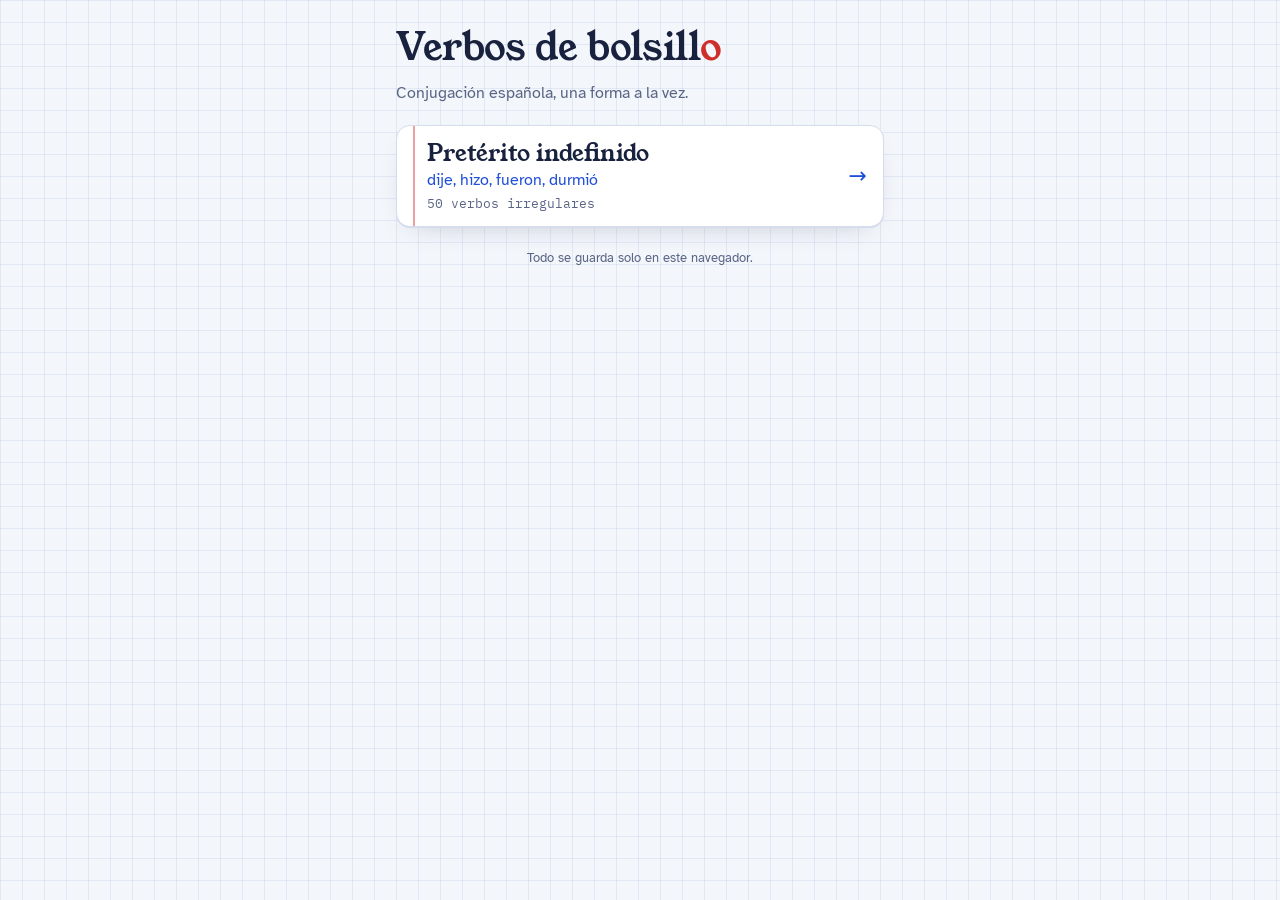
==== index.html @ 55a16464 "chore: list only available trainers on index" ====
<!doctype html>
<html lang="es">
<head>
<meta charset="utf-8">
<meta name="viewport" content="width=device-width, initial-scale=1, viewport-fit=cover">
<meta name="theme-color" content="#f3f6fb" media="(prefers-color-scheme: light)">
<meta name="theme-color" content="#0e1322" media="(prefers-color-scheme: dark)">
<meta name="apple-mobile-web-app-capable" content="yes">
<meta name="apple-mobile-web-app-title" content="Verbos">
<title>Verbos de bolsillo</title>
<link rel="preconnect" href="https://fonts.googleapis.com">
<link rel="preconnect" href="https://fonts.gstatic.com" crossorigin>
<link rel="stylesheet" href="https://fonts.googleapis.com/css2?family=Young+Serif&family=Atkinson+Hyperlegible:wght@400;700&family=IBM+Plex+Mono:wght@500&display=swap">
<style>
/* Layout: same cuaderno as the trainers; one column of tense cards, each with the red margin line */
:root {
  --paper: #f3f6fb;
  --grid: rgba(48, 92, 190, 0.09);
  --card: #ffffff;
  --ink: #18213d;
  --muted: #5a6585;
  --line: #d5dced;
  --blue: #1f4fd8;
  --blue-soft: rgba(31, 79, 216, 0.09);
  --red: #cf2f2b;
  --margin: rgba(207, 47, 43, 0.45);
  --f-display: "Young Serif", Georgia, "Times New Roman", serif;
  --f-body: "Atkinson Hyperlegible", system-ui, -apple-system, "Segoe UI", sans-serif;
  --f-mono: "IBM Plex Mono", ui-monospace, "SF Mono", Menlo, monospace;
  padding-top: env(safe-area-inset-top, 0px);
  padding-bottom: env(safe-area-inset-bottom, 0px);
}
@media (prefers-color-scheme: dark) {
  :root:not([data-theme="light"]) {
    color-scheme: dark;
    --paper: #0e1322; --grid: rgba(130, 160, 255, 0.06); --card: #161d31; --ink: #e6eaf7;
    --muted: #97a1bf; --line: #2a3352; --blue: #86a6ff; --blue-soft: rgba(134, 166, 255, 0.12);
    --red: #ff6f66; --margin: rgba(255, 111, 102, 0.4);
  }
}
:root[data-theme="dark"] {
  color-scheme: dark;
  --paper: #0e1322; --grid: rgba(130, 160, 255, 0.06); --card: #161d31; --ink: #e6eaf7;
  --muted: #97a1bf; --line: #2a3352; --blue: #86a6ff; --blue-soft: rgba(134, 166, 255, 0.12);
  --red: #ff6f66; --margin: rgba(255, 111, 102, 0.4);
}
* { box-sizing: border-box; }
body {
  margin: 0;
  background-color: var(--paper);
  background-image:
    linear-gradient(var(--grid) 1px, transparent 1px),
    linear-gradient(90deg, var(--grid) 1px, transparent 1px);
  background-size: 22px 22px;
  color: var(--ink);
  font: 16px/1.45 var(--f-body);
}
.wrap { max-width: 520px; margin: 0 auto; padding: 28px 16px 40px; display: flex; flex-direction: column; gap: 14px; }
h1 { font: 400 38px/1.05 var(--f-display); margin: 0; letter-spacing: -0.01em; text-wrap: balance; }
h1 b { color: var(--red); font-weight: 400; }
.lead { margin: 0 0 6px; color: var(--muted); }
.list { display: flex; flex-direction: column; gap: 10px; }
.tense {
  position: relative; display: grid; grid-template-columns: 1fr auto; gap: 2px 12px; align-items: center;
  background: var(--card); border: 1px solid var(--line); border-radius: 14px; padding: 14px 16px 14px 30px;
  color: inherit; text-decoration: none;
}
.tense::before { content: ""; position: absolute; left: 16px; top: 0; bottom: 0; width: 2px; background: var(--margin); }
a.tense { box-shadow: 0 1px 0 var(--line), 0 10px 30px -18px rgba(24, 33, 61, .35); }
a.tense:hover, a.tense:focus-visible { border-color: var(--blue); outline: none; }
.name { font: 400 23px/1.15 var(--f-display); }
.forms { grid-column: 1; color: var(--blue); font-size: 16px; }
.meta { grid-column: 1; font-family: var(--f-mono); font-size: 12.5px; color: var(--muted); }
.go { grid-row: 1 / span 3; grid-column: 2; font-size: 22px; color: var(--blue); }
.foot { font-size: 12.5px; color: var(--muted); text-align: center; margin-top: 8px; }
</style>
</head>
<body>
<div class="wrap">
  <h1>Verbos de bolsill<b>o</b></h1>
  <p class="lead">Conjugación española, una forma a la vez.</p>

  <nav class="list">
    <a class="tense" href="preterito/">
      <span class="name">Pretérito indefinido</span>
      <span class="forms">dije, hizo, fueron, durmió</span>
      <span class="meta">50 verbos irregulares</span>
      <span class="go" aria-hidden="true">→</span>
    </a>
  </nav>

  <p class="foot">Todo se guarda solo en este navegador.</p>
</div>
</body>
</html>
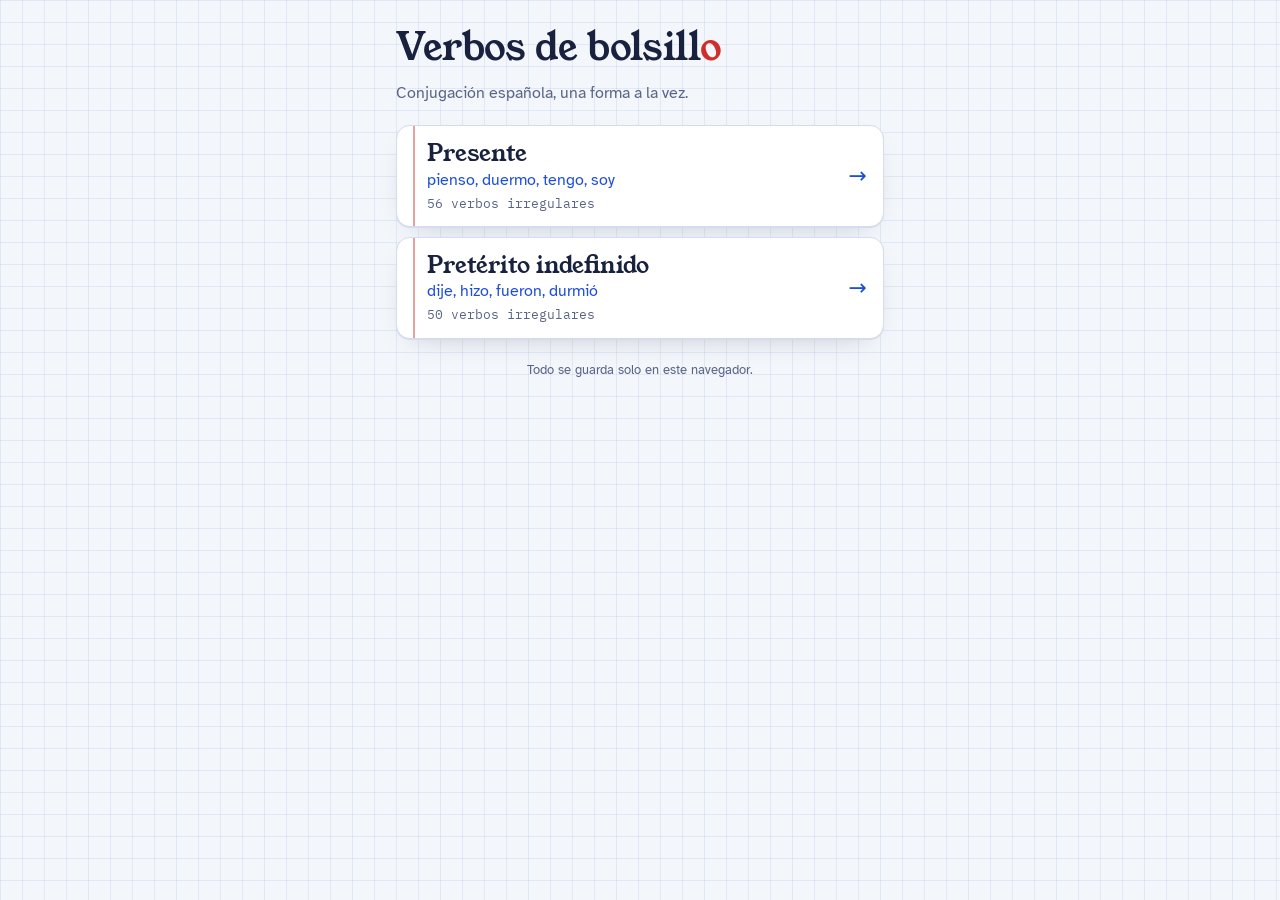
==== commit 4415a717: "feat: add presente trainer on a shared trainer engine Trainer logic, markup and styles move to asset" ====
--- a/index.html
+++ b/index.html
@@ -81,7 +81,13 @@
   <p class="lead">Conjugación española, una forma a la vez.</p>
 
   <nav class="list">
-    <a class="tense" href="preterito/">
+    <a class="tense" href="presente/">
+      <span class="name">Presente</span>
+      <span class="forms">pienso, duermo, tengo, soy</span>
+      <span class="meta">56 verbos irregulares</span>
+      <span class="go" aria-hidden="true">→</span>
+    </a>
+    <a class="tense" href="indefinido/">
       <span class="name">Pretérito indefinido</span>
       <span class="forms">dije, hizo, fueron, durmió</span>
       <span class="meta">50 verbos irregulares</span>
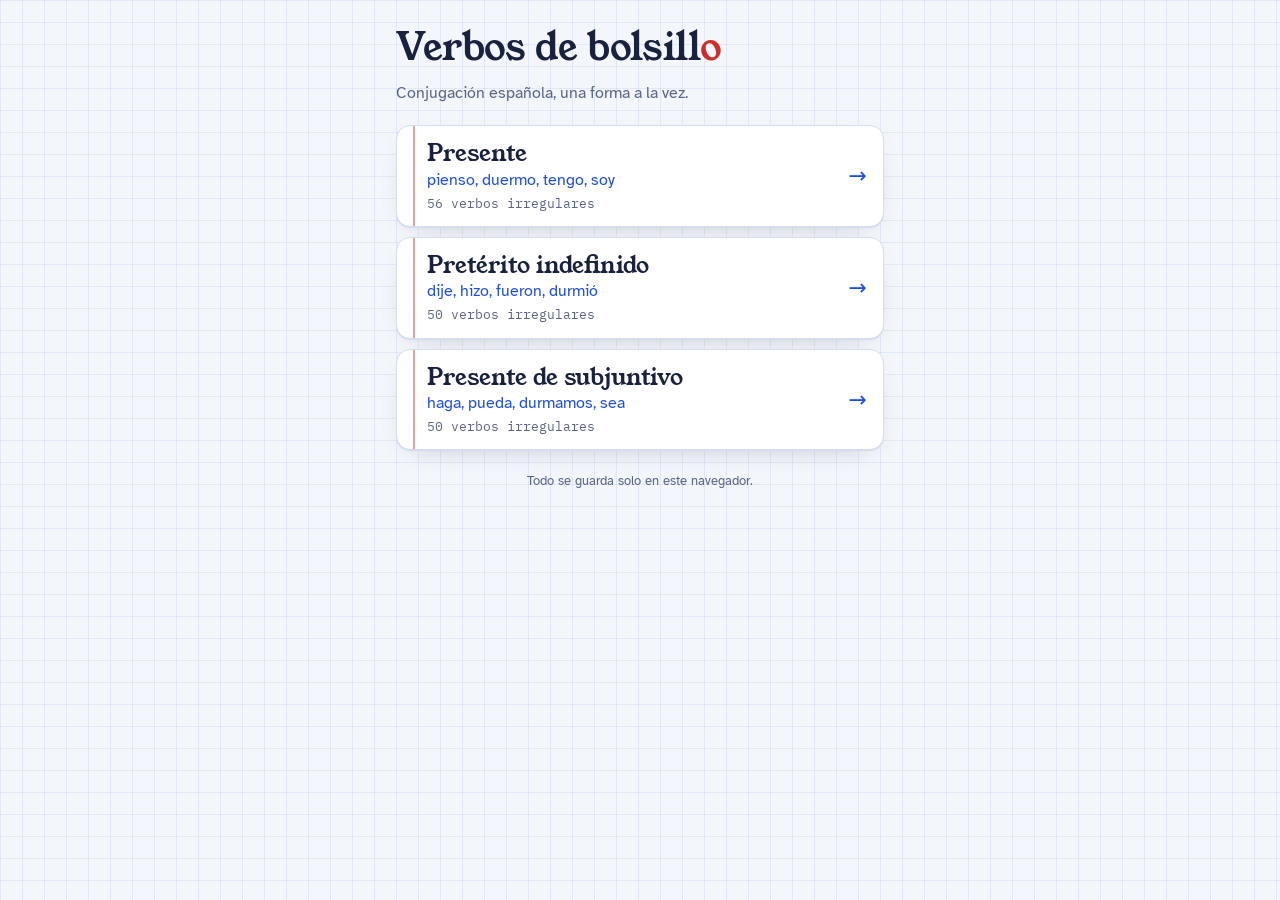
==== commit cbe1d403: "feat: add presente de subjuntivo trainer 50 verbs with á é í keys and mos/is ending keys, "que yo" p" ====
--- a/index.html
+++ b/index.html
@@ -93,6 +93,12 @@
       <span class="meta">50 verbos irregulares</span>
       <span class="go" aria-hidden="true">→</span>
     </a>
+    <a class="tense" href="subjuntivo/">
+      <span class="name">Presente de subjuntivo</span>
+      <span class="forms">haga, pueda, durmamos, sea</span>
+      <span class="meta">50 verbos irregulares</span>
+      <span class="go" aria-hidden="true">→</span>
+    </a>
   </nav>
 
   <p class="foot">Todo se guarda solo en este navegador.</p>
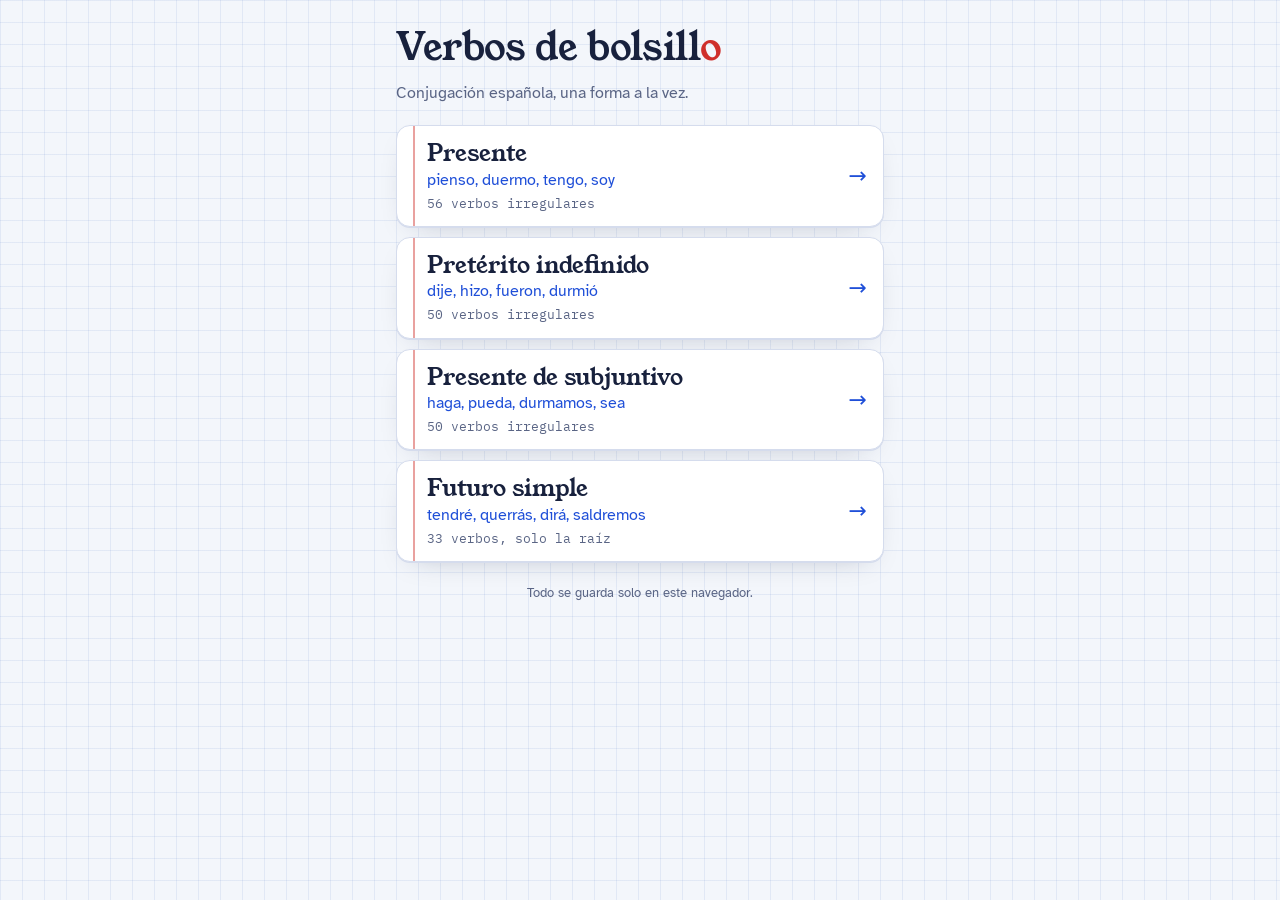
==== commit 19857b9e: "feat(futuro): add the futuro simple stem trainer, one random person per verb" ====
--- a/index.html
+++ b/index.html
@@ -99,6 +99,12 @@
       <span class="meta">50 verbos irregulares</span>
       <span class="go" aria-hidden="true">→</span>
     </a>
+    <a class="tense" href="futuro/">
+      <span class="name">Futuro simple</span>
+      <span class="forms">tendré, querrás, dirá, saldremos</span>
+      <span class="meta">33 verbos, solo la raíz</span>
+      <span class="go" aria-hidden="true">→</span>
+    </a>
   </nav>
 
   <p class="foot">Todo se guarda solo en este navegador.</p>
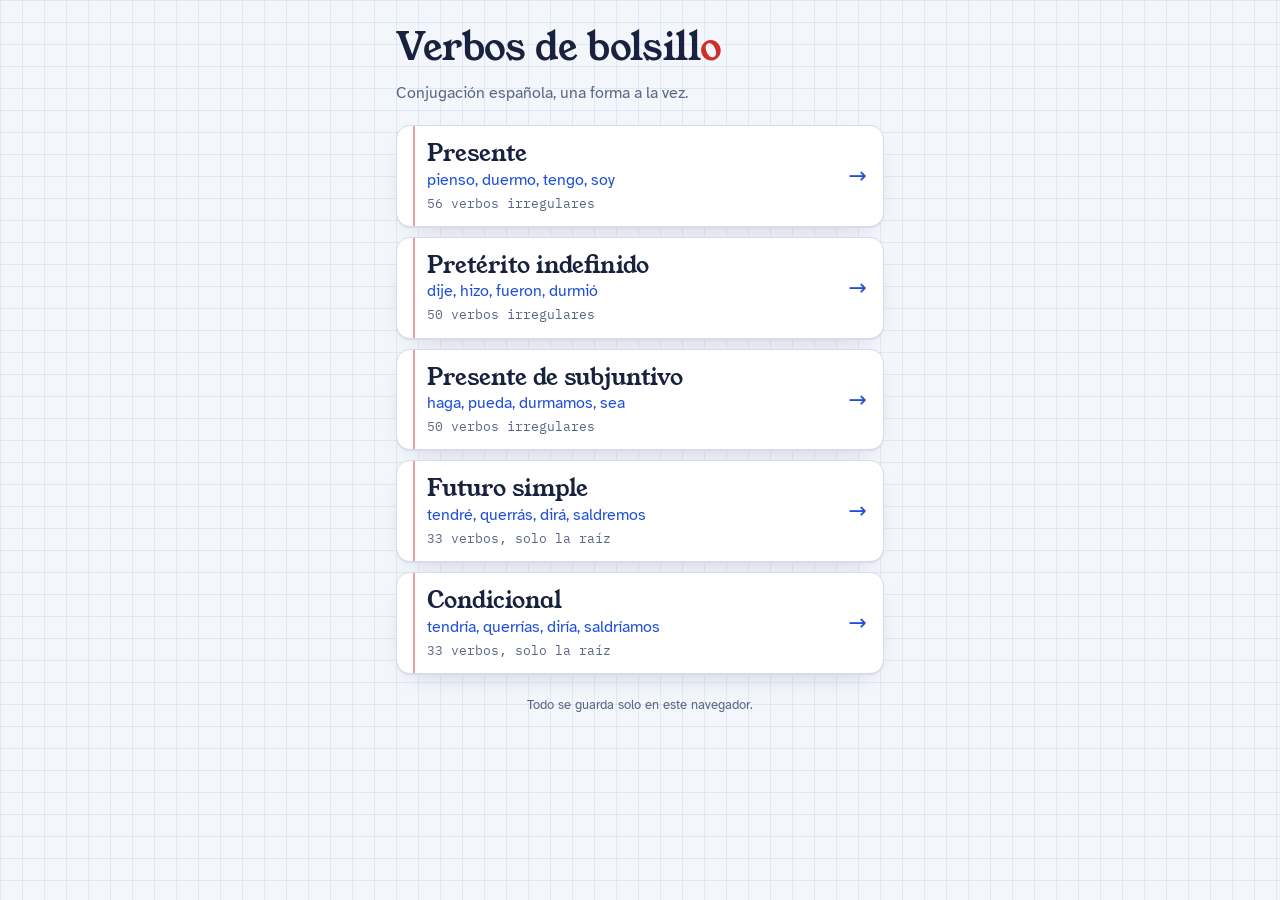
==== commit 4462fdb4: "feat(condicional): add the condicional stem trainer sharing the futuro stems" ====
--- a/index.html
+++ b/index.html
@@ -105,6 +105,12 @@
       <span class="meta">33 verbos, solo la raíz</span>
       <span class="go" aria-hidden="true">→</span>
     </a>
+    <a class="tense" href="condicional/">
+      <span class="name">Condicional</span>
+      <span class="forms">tendría, querrías, diría, saldríamos</span>
+      <span class="meta">33 verbos, solo la raíz</span>
+      <span class="go" aria-hidden="true">→</span>
+    </a>
   </nav>
 
   <p class="foot">Todo se guarda solo en este navegador.</p>
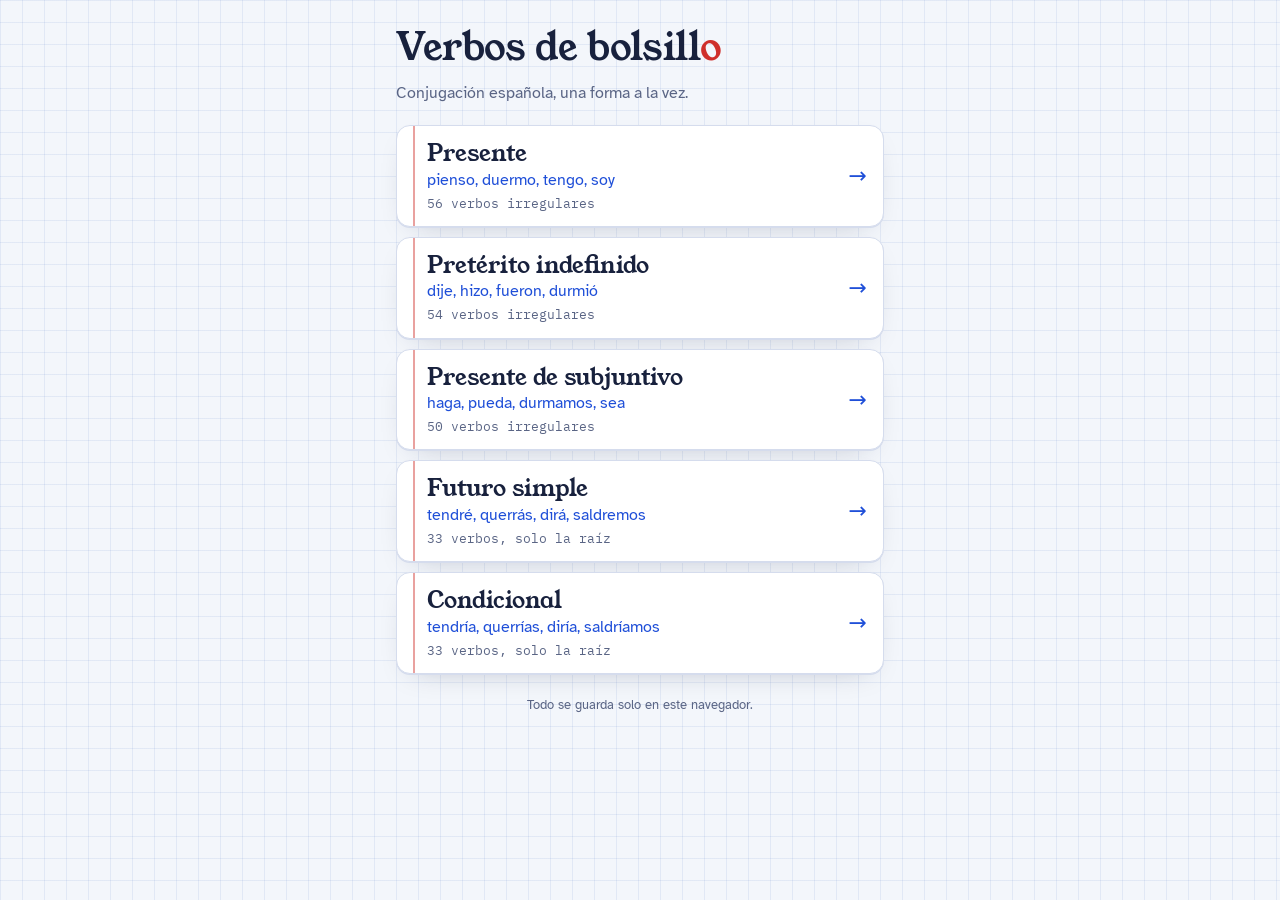
==== commit 80066825: "feat(indefinido): add poder, dar, creer and elegir" ====
--- a/index.html
+++ b/index.html
@@ -90,7 +90,7 @@
     <a class="tense" href="indefinido/">
       <span class="name">Pretérito indefinido</span>
       <span class="forms">dije, hizo, fueron, durmió</span>
-      <span class="meta">50 verbos irregulares</span>
+      <span class="meta">54 verbos irregulares</span>
       <span class="go" aria-hidden="true">→</span>
     </a>
     <a class="tense" href="subjuntivo/">
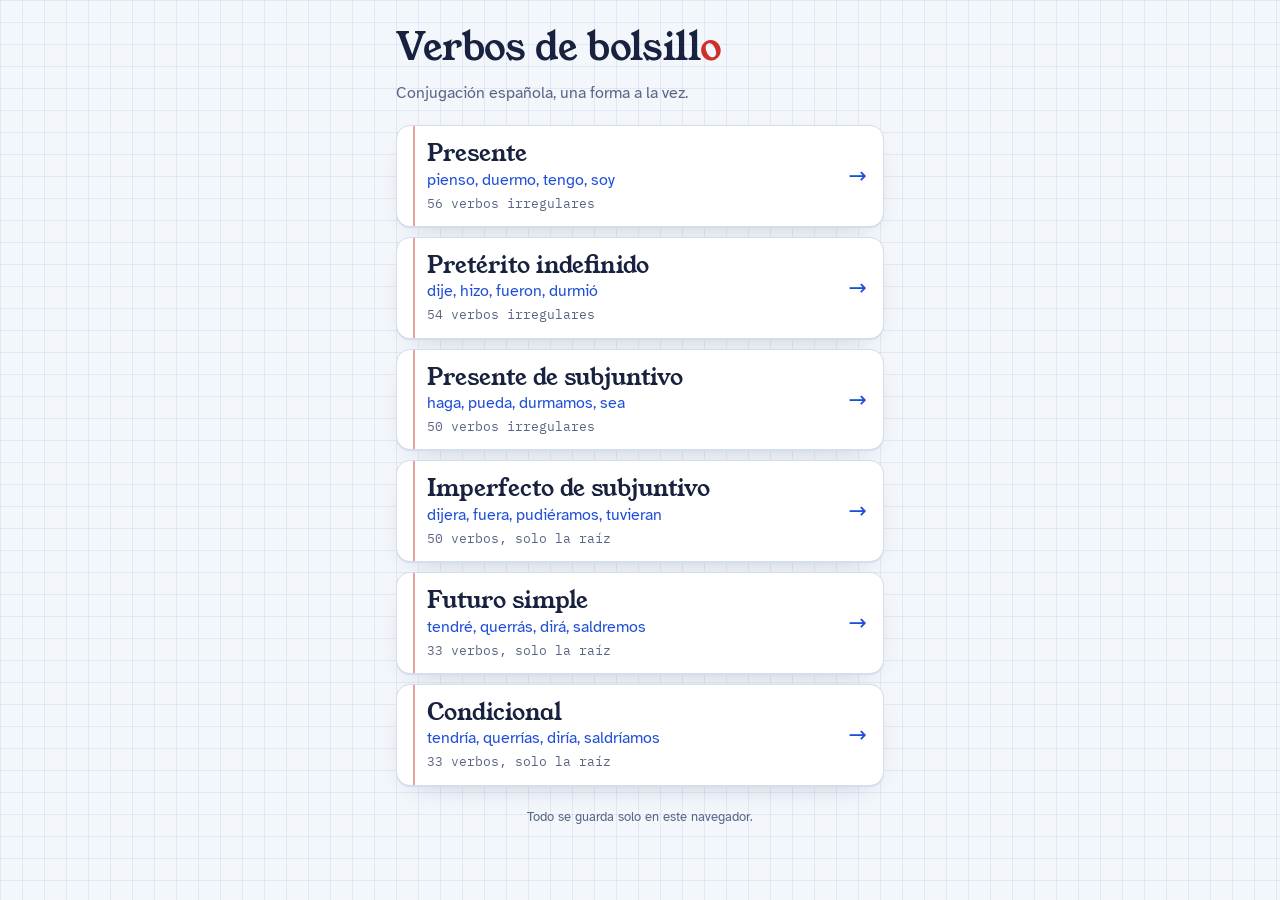
==== commit 5672f665: "feat(subjuntivo-imperfecto): add the imperfect subjunctive trainer, one random person per verb" ====
--- a/index.html
+++ b/index.html
@@ -99,6 +99,12 @@
       <span class="meta">50 verbos irregulares</span>
       <span class="go" aria-hidden="true">→</span>
     </a>
+    <a class="tense" href="subjuntivo-imperfecto/">
+      <span class="name">Imperfecto de subjuntivo</span>
+      <span class="forms">dijera, fuera, pudiéramos, tuvieran</span>
+      <span class="meta">50 verbos, solo la raíz</span>
+      <span class="go" aria-hidden="true">→</span>
+    </a>
     <a class="tense" href="futuro/">
       <span class="name">Futuro simple</span>
       <span class="forms">tendré, querrás, dirá, saldremos</span>
